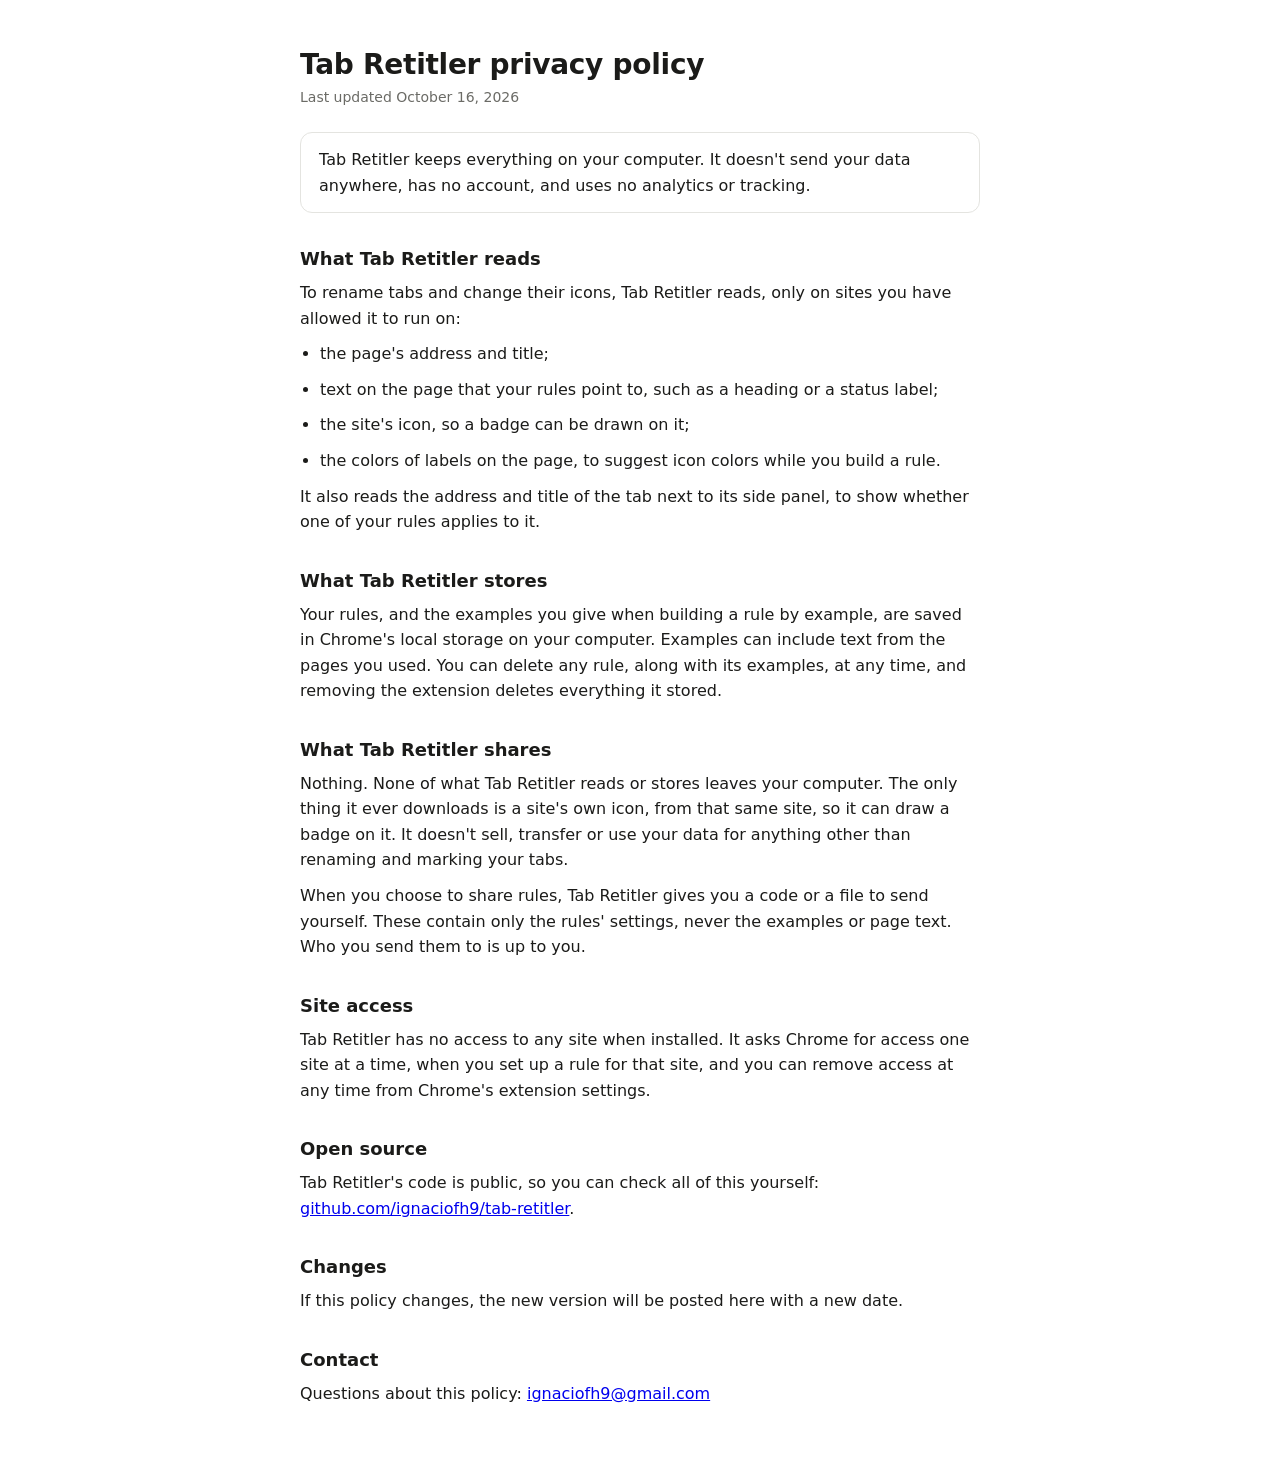
==== docs/privacy-policy.html @ c0941f17 "Tab Retitler 0.5.0 A Chrome extension that renames tabs and badges their icons using rules based on " ====
<!doctype html>
<html lang="en">
<head>
  <meta charset="utf-8">
  <meta name="viewport" content="width=device-width, initial-scale=1">
  <title>Tab Retitler privacy policy</title>
  <style>
    :root { color-scheme: light dark; --text: #1b1b19; --muted: #6b6b66; --bg: #ffffff; --line: #e4e4e0; }
    @media (prefers-color-scheme: dark) { :root { --text: #ececea; --muted: #a3a39e; --bg: #131312; --line: #2e2e2c; } }
    body { margin: 0; background: var(--bg); color: var(--text); font: 16px/1.6 system-ui, -apple-system, "Segoe UI", sans-serif; }
    main { max-width: 680px; margin: 0 auto; padding: 48px 20px 64px; }
    h1 { font-size: 28px; line-height: 1.2; margin: 0 0 4px; letter-spacing: -0.01em; }
    h2 { font-size: 18px; margin: 32px 0 6px; }
    p, li { margin: 0 0 10px; }
    ul { padding-left: 20px; margin: 0 0 10px; }
    .updated { color: var(--muted); font-size: 14px; margin-bottom: 24px; }
    .summary { border: 1px solid var(--line); border-radius: 12px; padding: 14px 18px; }
    .summary p { margin: 0; }
  </style>
</head>
<body>
<main>
  <h1>Tab Retitler privacy policy</h1>
  <p class="updated">Last updated October 16, 2026</p>

  <div class="summary">
    <p>Tab Retitler keeps everything on your computer. It doesn't send your data anywhere, has no account, and uses no analytics or tracking.</p>
  </div>

  <h2>What Tab Retitler reads</h2>
  <p>To rename tabs and change their icons, Tab Retitler reads, only on sites you have allowed it to run on:</p>
  <ul>
    <li>the page's address and title;</li>
    <li>text on the page that your rules point to, such as a heading or a status label;</li>
    <li>the site's icon, so a badge can be drawn on it;</li>
    <li>the colors of labels on the page, to suggest icon colors while you build a rule.</li>
  </ul>
  <p>It also reads the address and title of the tab next to its side panel, to show whether one of your rules applies to it.</p>

  <h2>What Tab Retitler stores</h2>
  <p>Your rules, and the examples you give when building a rule by example, are saved in Chrome's local storage on your computer. Examples can include text from the pages you used. You can delete any rule, along with its examples, at any time, and removing the extension deletes everything it stored.</p>

  <h2>What Tab Retitler shares</h2>
  <p>Nothing. None of what Tab Retitler reads or stores leaves your computer. The only thing it ever downloads is a site's own icon, from that same site, so it can draw a badge on it. It doesn't sell, transfer or use your data for anything other than renaming and marking your tabs.</p>
  <p>When you choose to share rules, Tab Retitler gives you a code or a file to send yourself. These contain only the rules' settings, never the examples or page text. Who you send them to is up to you.</p>

  <h2>Site access</h2>
  <p>Tab Retitler has no access to any site when installed. It asks Chrome for access one site at a time, when you set up a rule for that site, and you can remove access at any time from Chrome's extension settings.</p>

  <h2>Open source</h2>
  <p>Tab Retitler's code is public, so you can check all of this yourself: <a href="https://github.com/ignaciofh9/tab-retitler">github.com/ignaciofh9/tab-retitler</a>.</p>

  <h2>Changes</h2>
  <p>If this policy changes, the new version will be posted here with a new date.</p>

  <h2>Contact</h2>
  <p>Questions about this policy: <a href="mailto:ignaciofh9@gmail.com">ignaciofh9@gmail.com</a></p>
</main>
</body>
</html>
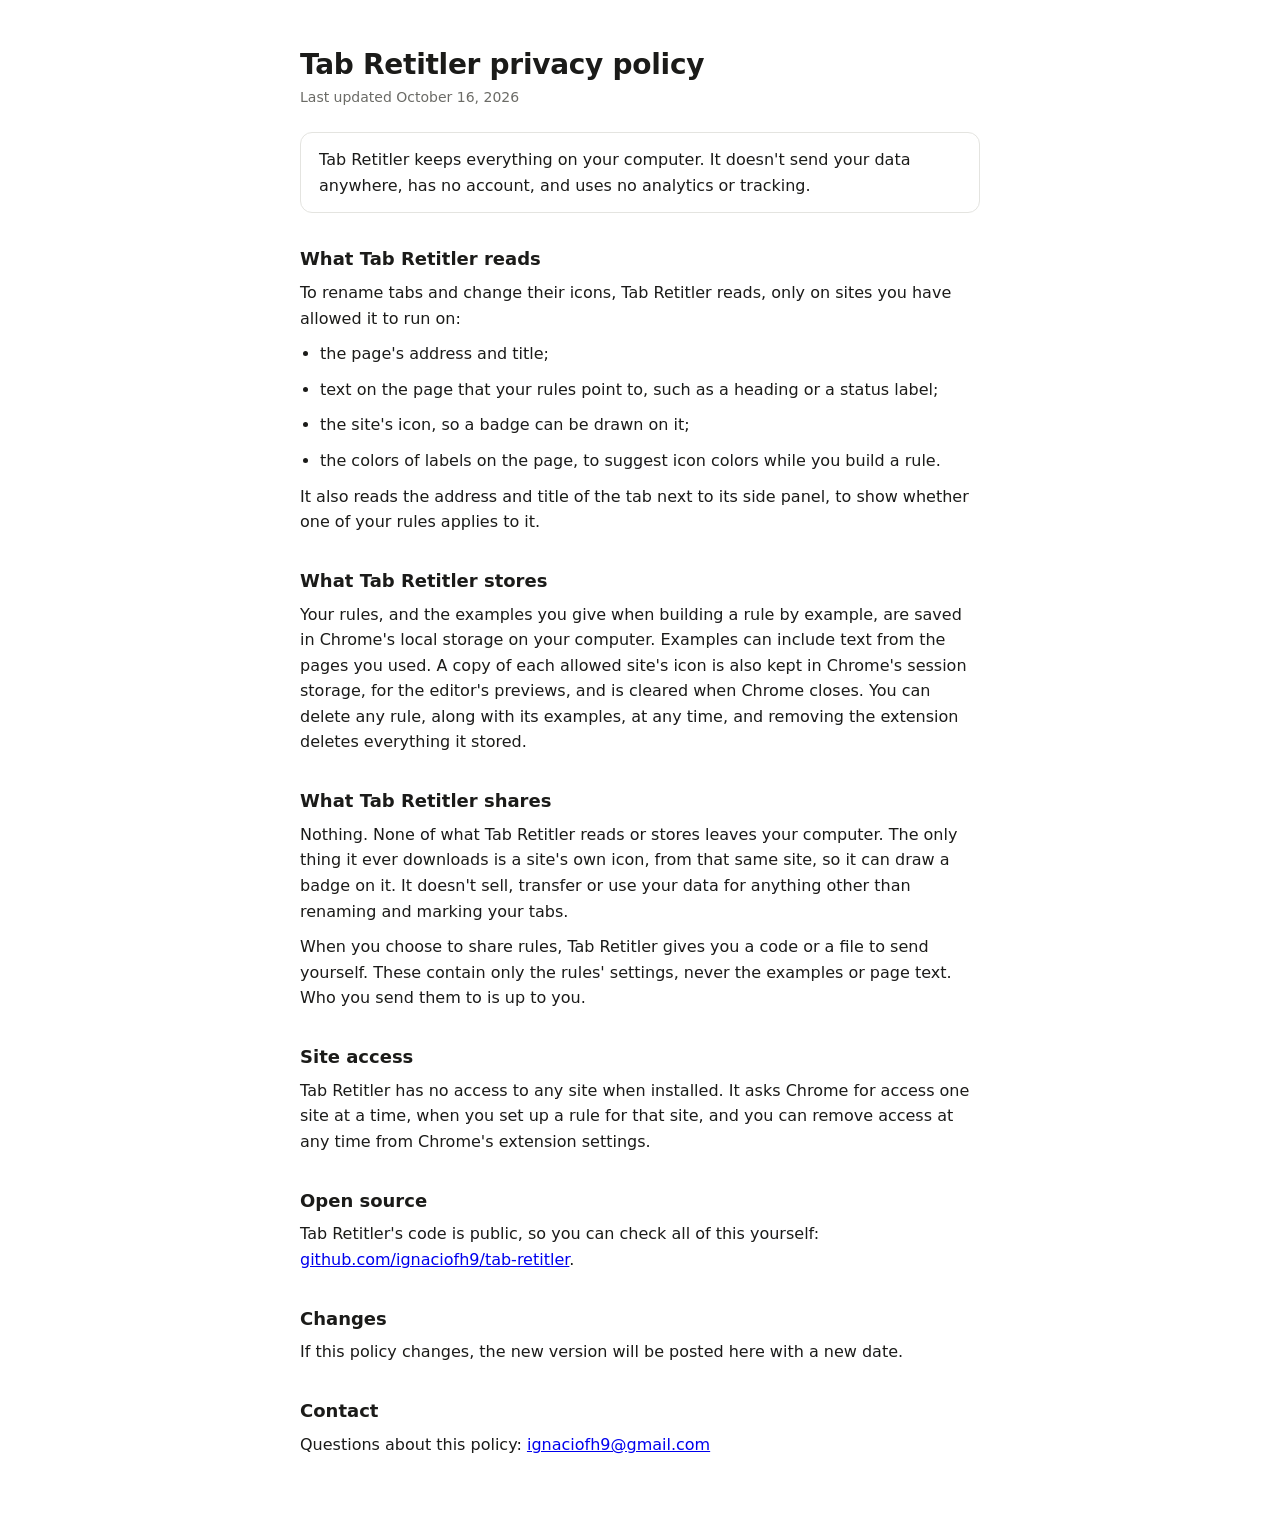
==== commit 73be5e2d: "Fix sticky tints, and preview examples on the real tab while teaching (0.8.1) Badges were drawn on C" ====
--- a/docs/privacy-policy.html
+++ b/docs/privacy-policy.html
@@ -38,7 +38,7 @@
   <p>It also reads the address and title of the tab next to its side panel, to show whether one of your rules applies to it.</p>
 
   <h2>What Tab Retitler stores</h2>
-  <p>Your rules, and the examples you give when building a rule by example, are saved in Chrome's local storage on your computer. Examples can include text from the pages you used. You can delete any rule, along with its examples, at any time, and removing the extension deletes everything it stored.</p>
+  <p>Your rules, and the examples you give when building a rule by example, are saved in Chrome's local storage on your computer. Examples can include text from the pages you used. A copy of each allowed site's icon is also kept in Chrome's session storage, for the editor's previews, and is cleared when Chrome closes. You can delete any rule, along with its examples, at any time, and removing the extension deletes everything it stored.</p>
 
   <h2>What Tab Retitler shares</h2>
   <p>Nothing. None of what Tab Retitler reads or stores leaves your computer. The only thing it ever downloads is a site's own icon, from that same site, so it can draw a badge on it. It doesn't sell, transfer or use your data for anything other than renaming and marking your tabs.</p>
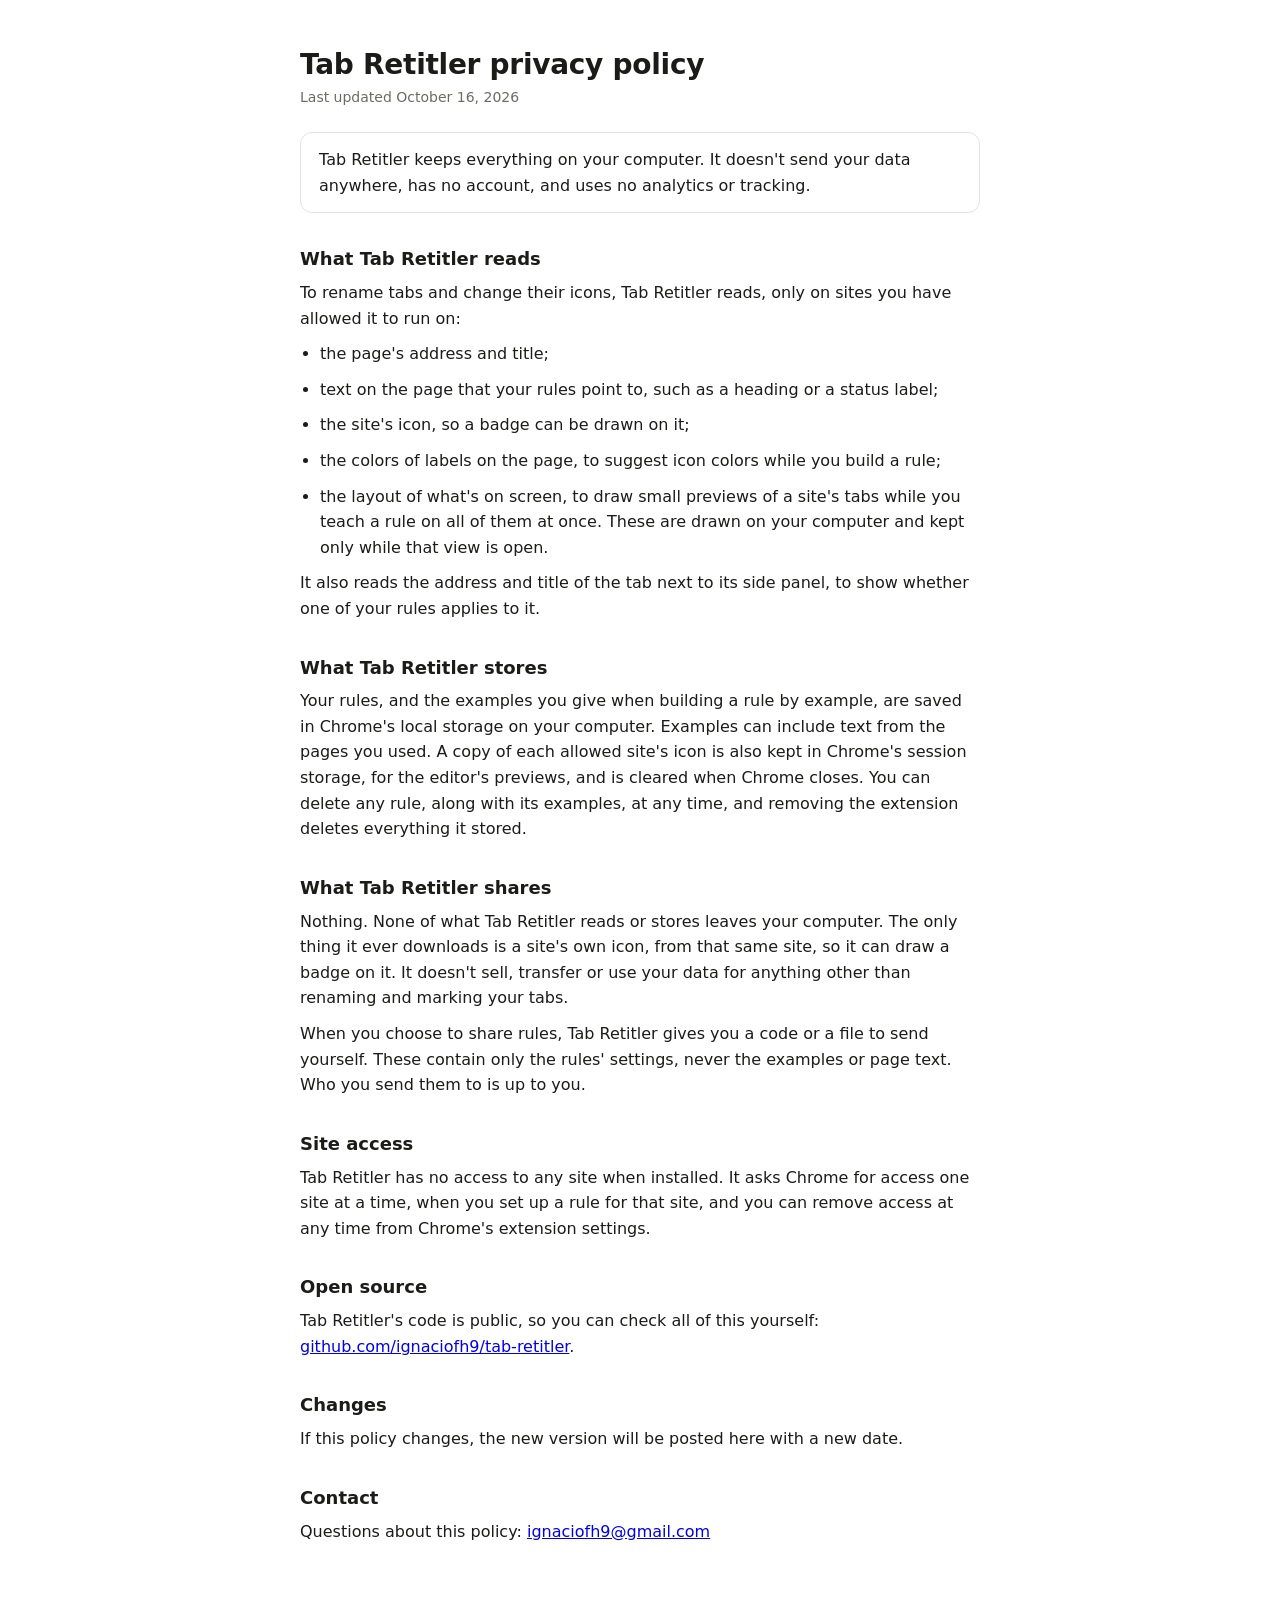
==== commit 0b21b09e: "Previews of each tab in the all-tabs view, and close the side panel on the way there (0.9.1) Each ro" ====
--- a/docs/privacy-policy.html
+++ b/docs/privacy-policy.html
@@ -33,7 +33,8 @@
     <li>the page's address and title;</li>
     <li>text on the page that your rules point to, such as a heading or a status label;</li>
     <li>the site's icon, so a badge can be drawn on it;</li>
-    <li>the colors of labels on the page, to suggest icon colors while you build a rule.</li>
+    <li>the colors of labels on the page, to suggest icon colors while you build a rule;</li>
+    <li>the layout of what's on screen, to draw small previews of a site's tabs while you teach a rule on all of them at once. These are drawn on your computer and kept only while that view is open.</li>
   </ul>
   <p>It also reads the address and title of the tab next to its side panel, to show whether one of your rules applies to it.</p>
 
